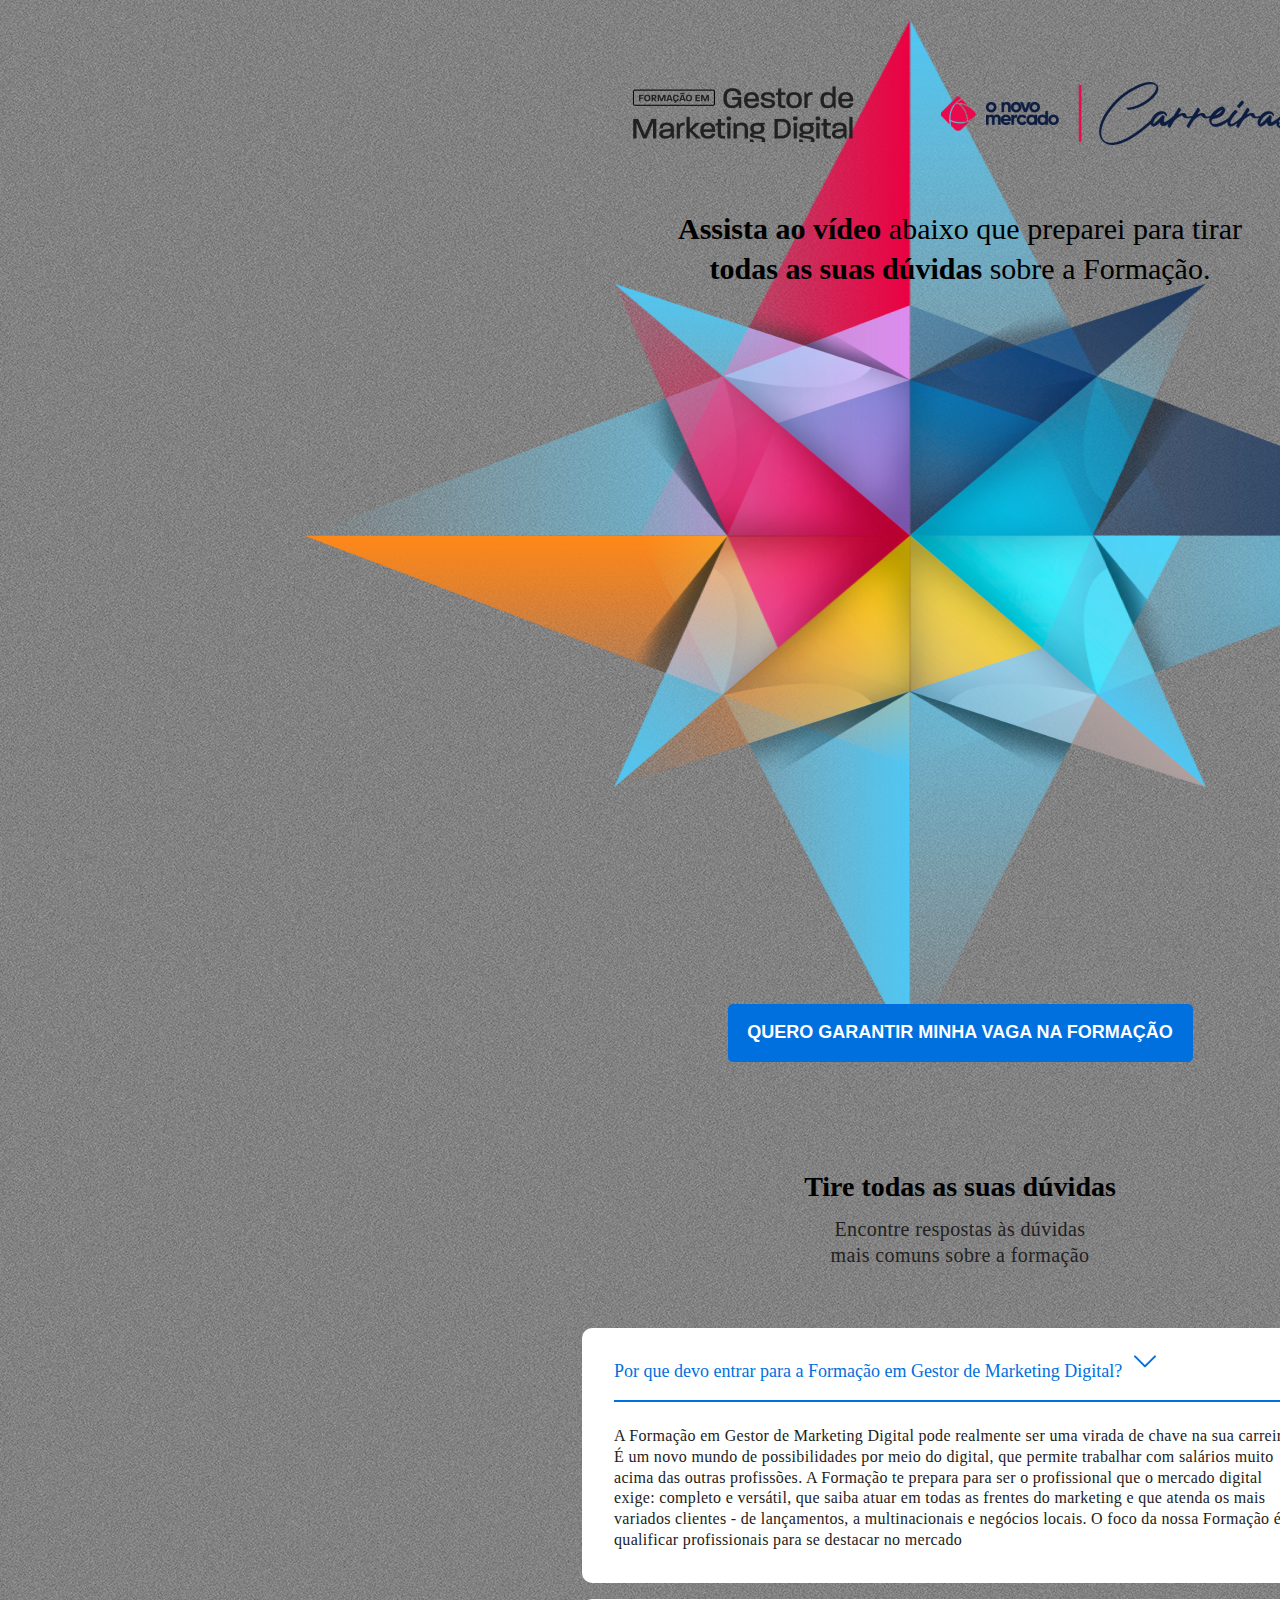
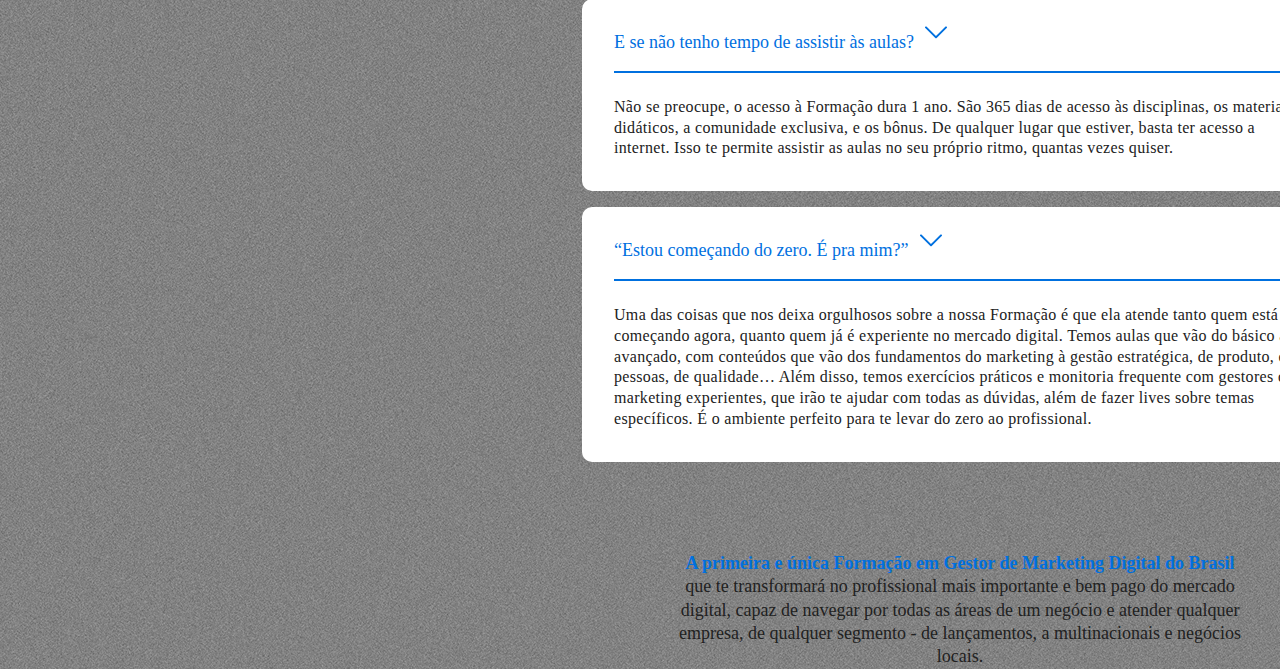
==== src/index.html @ ed758c31 "Construindo a primeira página da landing page" ====
<!DOCTYPE html>
<html lang="en">
	<head>
		<meta charset="UTF-8" />
		<link rel="icon" type="image/svg+xml" href="https://onovomercado.com/wp-content/uploads/cropped-favicon_large-32x32.png" />
		<link rel="stylesheet" href="./css/style.css">
		<meta name="viewport" content="width=device-width, initial-scale=1.0" />
		<title>Gestor de Marketing Digital</title>
	</head>
	<body>
		<img class="bussola" src="./images/fgmd_bussola.png" alt="bussola" title="bussola">

		<header class="logos">
			<img src="./images/logo_gestor_mkt.png" alt="Logo formação em gestor de marketing digital" title="Logo formação em gestor de marketing digital" class="logo_gestor_mkt">
			<img src="./images/logo_onm.png" alt="Logo O novo mercado" title="Logo O novo mercado" class="logo_onm">
		</header>

		<main>
			<section class="header_page">
				<h1><span>Assista ao vídeo</span> abaixo que preparei para tirar </br>
					<span>todas as suas dúvidas</span> sobre a Formação.</h1>
					
				<iframe class="video" width="1092" height="596" src="https://www.youtube.com/embed/g1CAlRlchco" title="YouTube video player" frameborder="0" allow="accelerometer; autoplay; clipboard-write; encrypted-media; gyroscope; picture-in-picture; web-share" allowfullscreen></iframe>

				<button class="call_to_action">quero garantir minha vaga na formação</button>
			</section>

			<section class="faq">
				<header>
					<h2>Tire todas as suas dúvidas</h2>
	
					<p>Encontre respostas às dúvidas</br> mais comuns sobre a formação</p>
				</header>

				<article>
					<h3>Por que devo entrar para a Formação em Gestor de Marketing Digital? <img src="./icons/CaretDown.svg" alt="icon down" title="icon down"></h3>

					<p>
						A Formação em Gestor de Marketing Digital pode realmente ser uma virada de chave na sua carreira. 
						É um novo mundo de possibilidades por meio do digital, que permite trabalhar com salários muito acima das outras profissões. 
						A Formação te prepara para ser o profissional que o mercado digital exige: completo e versátil, 
						que saiba atuar em todas as frentes do marketing e que atenda os mais variados clientes - de lançamentos, 
						a multinacionais e negócios locais. O foco da nossa Formação é qualificar profissionais para se destacar no mercado
					</p>
				</article>

				<article>
					<h3>E se não tenho tempo de assistir às aulas? <img src="./icons/CaretDown.svg" alt="icon down" title="icon down"></h3>

					<p>
						Não se preocupe, o acesso à Formação dura 1 ano. São 365 dias de acesso às disciplinas, os materiais didáticos,
						a comunidade exclusiva, e os bônus. De qualquer lugar que estiver, basta ter acesso a internet. 
						Isso te permite assistir as aulas no seu próprio ritmo, quantas vezes quiser.
					</p>
				</article>

				<article>
					<h3>“Estou começando do zero. É pra mim?” <img src="./icons/CaretDown.svg" alt="icon down" title="icon down"></h3>

					<p>
						Uma das coisas que nos deixa orgulhosos sobre a nossa Formação é que ela atende tanto quem está começando agora, 
						quanto quem já é experiente no mercado digital. Temos aulas que vão do básico ao avançado, 
						com conteúdos que vão dos fundamentos do marketing à gestão estratégica, de produto, de pessoas, de qualidade… 
						Além disso, temos exercícios práticos e monitoria frequente com gestores de marketing experientes, 
						que irão te ajudar com todas as dúvidas, além de fazer lives sobre temas específicos. 
						É o ambiente perfeito para te levar do zero ao profissional.
					</p>
				</article>

			</section>

			<section class="informations">
				<header>
					<h2>A primeira e única Formação em Gestor de Marketing Digital do Brasil</h2>
					<p>que te transformará no profissional mais importante e bem pago do mercado digital, capaz de navegar por todas as áreas de um negócio 
						e atender qualquer empresa, de qualquer segmento - de lançamentos, a multinacionais e negócios locais.</p>
				</header>

				<!-- <div>

				</div> -->
			</section>
		</main>

		<script type="module" src="./js/main.js"></script>
	</body>
</html>
---- src/css/style.css ----
:root {
  /* font-family: Inter, system-ui, Avenir, Helvetica, Arial, sans-serif; */
  line-height: 1.5;
  font-weight: 400;
  /* border-color: none; */
}

body {
  width: 1920px; /* deixar depois responsivo o site para esse tamanho de tela */ 
  background-color: #F0F0F0;
  background: url("../images/Noise_1.png"), lightgray 50% / cover no-repeat;
  margin: 0;
  padding: 0;
  border: 0;
  overflow-x: hidden;
}

.bussola {
  background: url("../images/fgmd_bussola.png"), cover no-repeat;
  position: absolute;
  right: -55px;
  top: 20px;
  width: 1031px;
  height: 1031px;
  z-index: -1;
}

header.logos {
  display: flex;
  justify-content: center;
  align-items: center;
  margin-top: 82px;
}

header .logo_gestor_mkt {
  width: 224px;
  height: 57px;
}

header .logo_onm {
  width: 349px;
  height: 63px;
  margin-left: 86px;
}

.header_page {
  /* display: flex;
  justify-content: center;
  flex-direction: column; */
  text-align: center;
}

.header_page h1 {
  margin-top: 64px;
  margin-bottom: 47px;
  color: #000;
  text-align: center;
  font-size: 30px;
  /* font-family: Paralucent; */
  font-style: normal;
  font-weight: 500;
  line-height: 133.4%;
}

.header_page h1 span {
  font-weight: 700;
}

.video {
  margin: 0 418px 0 410px;
}

.call_to_action {
  color: #fff;
  font-size: 18px;
  font-weight: 700;
  text-transform: uppercase;
  border-radius: 5px;
  background-color: #0070DF;
  width: 465px;
  height: 58px;
  border: 0;
  padding: 10px 14px;
  margin-top: 65px;
  margin-bottom: 89px;
}

.faq {
  display: flex;
  flex-direction: column;
  align-items: center;
  gap: 16px;
  width: 100%;
}

.faq header h2 {
  color: #000;
  text-align: center;
  font-size: 28px;
  /* font-family: Paralucent; */
  font-style: normal;
  font-weight: 700;
  line-height: 93.4%;
  margin-bottom: 16px;
}

.faq header p {
  color: #212121;
  text-align: center;
  font-size: 20px;
  /* font-family: Paralucent; */
  font-style: normal;
  font-weight: 500;
  line-height: 130%;
  letter-spacing: 0.4px;
  margin: 0 0 44px 0;
}

.faq article {
  display: flex;
  padding: 16px 32px;
  flex-direction: column;
  align-items: flex-start;
  gap: 8px;
  align-self: stretch;
  background-color: #fff;
  border-radius: 10px;
  width: 692px;
  margin: 0 auto;
}

.faq article h3 {
  color: #0070DF;
  font-size: 18px;
  /* font-family: Paralucent; */
  font-style: normal;
  font-weight: 500;
  line-height: 133.4%;
  margin: 0;
  width: 100%;
  border-bottom: 2px solid #0070DF;
  padding-bottom: 16px;
}

.faq article p {
  color: #212121;
  font-size: 16px;
  /* font-family: Paralucent; */
  font-style: normal;
  font-weight: 500;
  line-height: 130%;
  letter-spacing: 0.32px;
}

.informations > header h2 {
  color: #0070DF;
  font-weight: 700;
  text-align: center;
  font-size: 18px;
  /* font-family: Paralucent; */
  font-style: normal;
  line-height: 130%;
  width: 600px;
  margin: 90px auto 0 auto;
}

.informations > header p {
  color: #212121;
  text-align: center;
  font-size: 18px;
  /* font-family: Paralucent; */
  font-style: normal;
  line-height: 130%;
  width: 600px;
  margin: 0 auto;
}
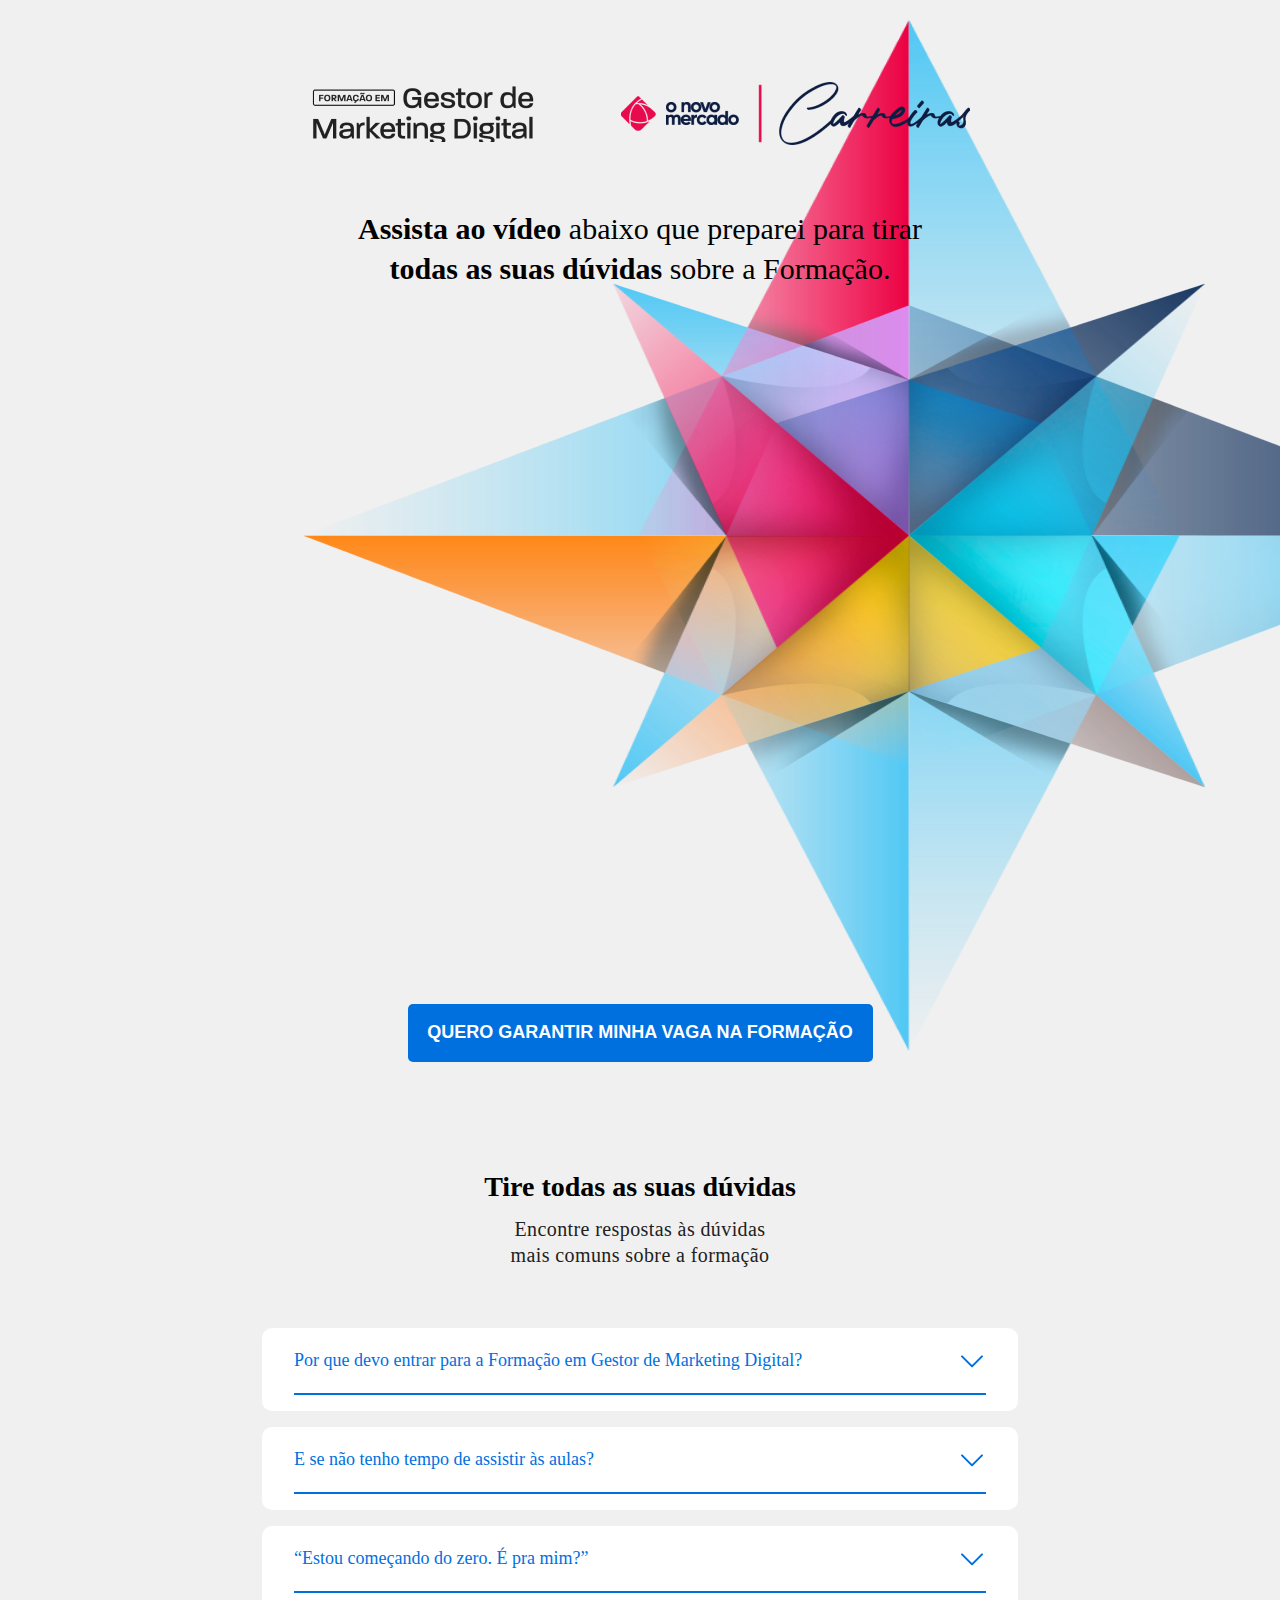
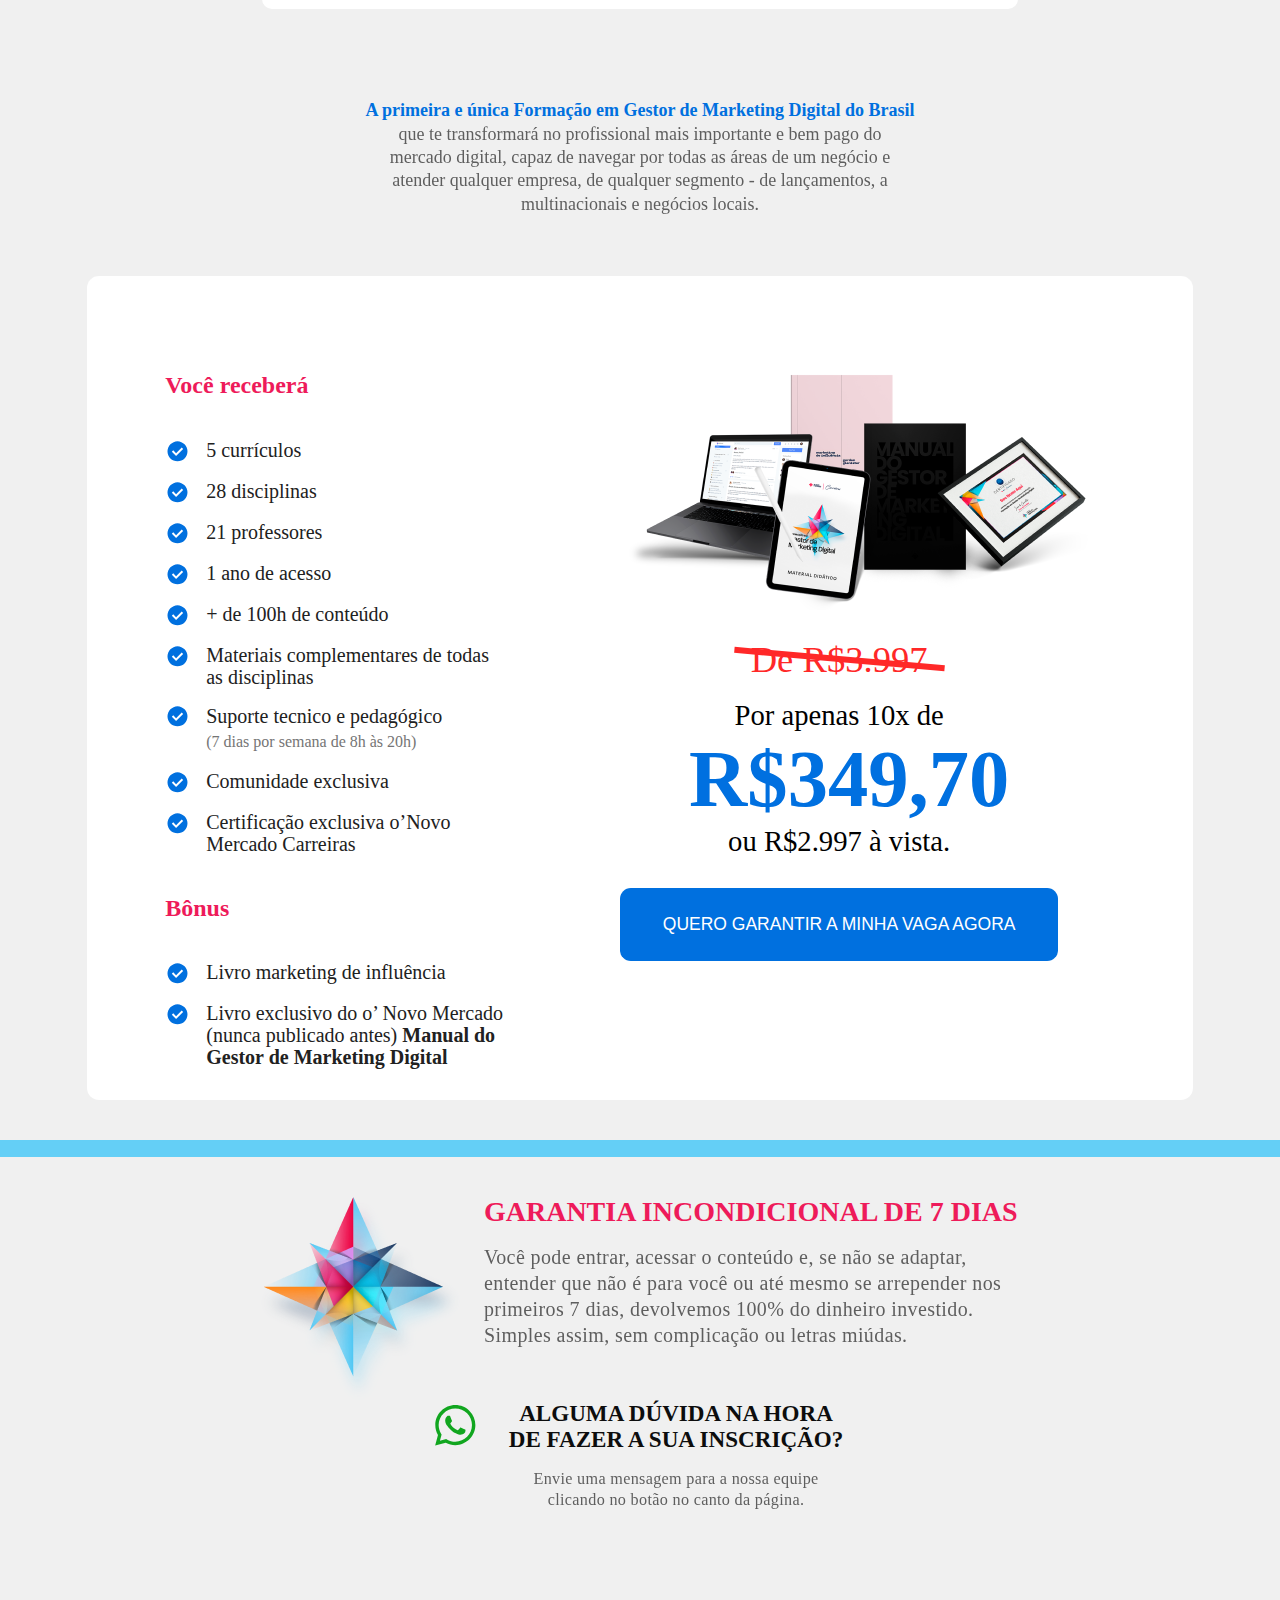
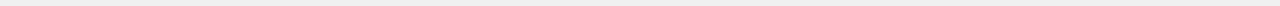
==== commit e0f3dfad: "Landing page para resolução 1920px finalizado" ====
--- a/src/index.html
+++ b/src/index.html
@@ -1,5 +1,5 @@
 <!DOCTYPE html>
-<html lang="en">
+<html lang="pt-BR">
 	<head>
 		<meta charset="UTF-8" />
 		<link rel="icon" type="image/svg+xml" href="https://onovomercado.com/wp-content/uploads/cropped-favicon_large-32x32.png" />
@@ -17,8 +17,8 @@
 
 		<main>
 			<section class="header_page">
-				<h1><span>Assista ao vídeo</span> abaixo que preparei para tirar </br>
-					<span>todas as suas dúvidas</span> sobre a Formação.</h1>
+				<h1><span class="bold">Assista ao vídeo</span> abaixo que preparei para tirar </br>
+					<span class="bold">todas as suas dúvidas</span> sobre a Formação.</h1>
 					
 				<iframe class="video" width="1092" height="596" src="https://www.youtube.com/embed/g1CAlRlchco" title="YouTube video player" frameborder="0" allow="accelerometer; autoplay; clipboard-write; encrypted-media; gyroscope; picture-in-picture; web-share" allowfullscreen></iframe>
 
@@ -33,7 +33,10 @@
 				</header>
 
 				<article>
-					<h3>Por que devo entrar para a Formação em Gestor de Marketing Digital? <img src="./icons/CaretDown.svg" alt="icon down" title="icon down"></h3>
+					<div class="question">
+						<h3>Por que devo entrar para a Formação em Gestor de Marketing Digital?</h3>
+						<img src="./icons/CaretDown.svg" alt="icon down" title="icon down">
+					</div>
 
 					<p>
 						A Formação em Gestor de Marketing Digital pode realmente ser uma virada de chave na sua carreira. 
@@ -45,7 +48,10 @@
 				</article>
 
 				<article>
-					<h3>E se não tenho tempo de assistir às aulas? <img src="./icons/CaretDown.svg" alt="icon down" title="icon down"></h3>
+					<div class="question">
+						<h3>E se não tenho tempo de assistir às aulas?</h3>
+						<img src="./icons/CaretDown.svg" alt="icon down" title="icon down">
+					</div>
 
 					<p>
 						Não se preocupe, o acesso à Formação dura 1 ano. São 365 dias de acesso às disciplinas, os materiais didáticos,
@@ -55,7 +61,10 @@
 				</article>
 
 				<article>
-					<h3>“Estou começando do zero. É pra mim?” <img src="./icons/CaretDown.svg" alt="icon down" title="icon down"></h3>
+					<div class="question">
+						<h3>“Estou começando do zero. É pra mim?”</h3>
+						<img src="./icons/CaretDown.svg" alt="icon down" title="icon down">
+					</div>
 
 					<p>
 						Uma das coisas que nos deixa orgulhosos sobre a nossa Formação é que ela atende tanto quem está começando agora, 
@@ -76,12 +85,108 @@
 						e atender qualquer empresa, de qualquer segmento - de lançamentos, a multinacionais e negócios locais.</p>
 				</header>
 
-				<!-- <div>
+				<div class="box_information">
+					<div class="receive">
+						<h3>Você receberá</h3>
 
-				</div> -->
+						<article>
+							<img src="./icons/check_circle.svg" alt="icon check" title="icon check">
+							<h4>5 currículos</h4>
+						</article>
+
+						<article>
+							<img src="./icons/check_circle.svg" alt="icon check" title="icon check">
+							<h4>28 disciplinas</h4>
+						</article>
+
+						<article>
+							<img src="./icons/check_circle.svg" alt="icon check" title="icon check">
+							<h4>21 professores</h4>
+						</article>
+
+						<article>
+							<img src="./icons/check_circle.svg" alt="icon check" title="icon check">
+							<h4>1 ano de acesso</h4>
+						</article>
+
+						<article>
+							<img src="./icons/check_circle.svg" alt="icon check" title="icon check">
+							<h4>+ de 100h de conteúdo</h4>
+						</article>
+
+						<article>
+							<img src="./icons/check_circle.svg" alt="icon check" title="icon check">
+							<h4>Materiais complementares de todas as disciplinas</h4>
+						</article>
+
+						<article>
+							<img src="./icons/check_circle.svg" alt="icon check" title="icon check">
+							<h4 class="support">Suporte tecnico e pedagógico </br>
+								<span>(7 dias por semana de 8h às 20h)</span>
+							</h4>
+						</article>
+
+						<article>
+							<img src="./icons/check_circle.svg" alt="icon check" title="icon check">
+							<h4>Comunidade exclusiva</h4>
+						</article>
+
+						<article>
+							<img src="./icons/check_circle.svg" alt="icon check" title="icon check">
+							<h4>Certificação exclusiva o’Novo Mercado Carreiras</h4>
+						</article>
+
+						<h3>Bônus</h3>
+
+						<article>
+							<img src="./icons/check_circle.svg" alt="icon check" title="icon check">
+							<h4>Livro marketing de influência</h4>
+						</article>
+
+						<article>
+							<img src="./icons/check_circle.svg" alt="icon check" title="icon check">
+							<h4>Livro exclusivo do o’ Novo Mercado (nunca publicado antes) <span class="bold">Manual do Gestor de Marketing Digital</span></h4>
+						</article>
+					</div>
+
+					<div class="price">
+						<img class="mockup" src="./images/mockups_entregaveis.png" alt="Mockups" title="Mockups">
+
+						<article>
+							<h4>De R$3.997</h4>
+
+							<hr class="line">
+	
+							<h4>Por apenas 10x de <span>R$349,70</span> ou R$2.997 à vista.</h4>
+	
+							<button>QUERO GARANTIR A MINHA VAGA AGORA</button>
+						</article>
+					</div>
+				</div>
 			</section>
 		</main>
 
-		<script type="module" src="./js/main.js"></script>
+		<footer>
+			<article class="guarantee">
+				<img src="./images/fgmd_bussola_com_sombra.png" alt="bussola" title="bussola">
+	
+				<div>
+					<h3>GARANTIA INCONDICIONAL DE 7 DIAS</h3>
+					<p>Você pode entrar, acessar o conteúdo e, se não se adaptar, entender que não é para você ou até mesmo se arrepender nos primeiros 7 dias,
+						devolvemos 100% do dinheiro investido. Simples assim, sem complicação ou letras miúdas.</p>
+				</div>
+			</article>
+
+			<article class="doubt">
+				<img src="./icons/ic_baseline-whatsapp.svg" alt="icon whatsapp" title="icon whatsapp">
+	
+				<div>
+					<h3>ALGUMA DÚVIDA NA HORA DE FAZER A SUA INSCRIÇÃO?</h3>
+					<p>Envie uma mensagem para a nossa equipe clicando no botão no canto da página.</p>
+				</div>
+			</article>
+		</footer>
+
+		<script src="./js/main.js"></script>
 	</body>
 </html>
--- a/src/css/style.css
+++ b/src/css/style.css
@@ -6,9 +6,9 @@
 }
 
 body {
-  width: 1920px; /* deixar depois responsivo o site para esse tamanho de tela */ 
+  max-width: 1920px; /* deixar depois responsivo o site para esse tamanho de tela */ 
   background-color: #F0F0F0;
-  background: url("../images/Noise_1.png"), lightgray 50% / cover no-repeat;
+  /* background: url("../images/Noise_1.png"), lightgray 50% / cover no-repeat; */
   margin: 0;
   padding: 0;
   border: 0;
@@ -16,15 +16,18 @@
 }
 
 .bussola {
-  background: url("../images/fgmd_bussola.png"), cover no-repeat;
   position: absolute;
-  right: -55px;
+  right: -54px;
   top: 20px;
   width: 1031px;
   height: 1031px;
   z-index: -1;
 }
 
+span.bold {
+  font-weight: 700;
+}
+
 header.logos {
   display: flex;
   justify-content: center;
@@ -62,12 +65,12 @@
   line-height: 133.4%;
 }
 
-.header_page h1 span {
-  font-weight: 700;
-}
+/* .header_page h1 span {
+  font-weight: 700;
+} */
 
 .video {
-  margin: 0 418px 0 410px;
+  margin: 0 319px 0 319px;
 }
 
 .call_to_action {
@@ -127,9 +130,20 @@
   border-radius: 10px;
   width: 692px;
   margin: 0 auto;
-}
-
-.faq article h3 {
+  cursor: pointer;
+}
+
+.faq article .question {
+  display: flex;
+  flex-direction: row;
+  justify-content: space-between;
+  align-items: center;
+  border-bottom: 2px solid #0070DF;
+  width: 100%;
+  padding-bottom: 16px;
+}
+
+.faq article .question h3 {
   color: #0070DF;
   font-size: 18px;
   /* font-family: Paralucent; */
@@ -137,9 +151,6 @@
   font-weight: 500;
   line-height: 133.4%;
   margin: 0;
-  width: 100%;
-  border-bottom: 2px solid #0070DF;
-  padding-bottom: 16px;
 }
 
 .faq article p {
@@ -150,6 +161,41 @@
   font-weight: 500;
   line-height: 130%;
   letter-spacing: 0.32px;
+  opacity: 0.699999988079071;
+  display: none;
+  transition: display 1.4s ease;
+}
+
+.faq article.active > p {
+  display: block;
+  animation: fade 1s ease-in-out;
+}
+
+.faq article .question img {
+  transition: transform 0.5s ease-in;
+}
+
+.faq article.active .question img {
+  transform: rotate(180deg);
+}
+
+@keyframes fade {
+  from {
+    opacity: 0;
+    transform: translateY(-10px);
+  }
+  do {
+    opacity: 1;
+    transform: translateY(0px);
+  }
+}
+
+.informations {
+  margin-bottom: 40px;
+}
+
+.informations > header {
+  margin: 90px auto 60px auto;
 }
 
 .informations > header h2 {
@@ -161,7 +207,7 @@
   font-style: normal;
   line-height: 130%;
   width: 600px;
-  margin: 90px auto 0 auto;
+  margin: 0 auto;
 }
 
 .informations > header p {
@@ -171,6 +217,202 @@
   /* font-family: Paralucent; */
   font-style: normal;
   line-height: 130%;
-  width: 600px;
-  margin: 0 auto;
+  width: 549px;
+  margin: 0 auto;
+  opacity: 0.699999988079071;
+}
+
+.informations .box_information {
+  display: flex;
+  justify-content: space-between;
+  flex-direction: row;
+  background-color: #FFF;
+  width: 1012px;
+  margin: 0 auto;
+  border-radius: 11.916px;
+  border: 16px solid rgba(254, 254, 254, 0.26);
+}
+
+.informations .box_information {
+  padding-left: 62.49px;
+  padding-top: 56.36px;
+}
+
+.informations .box_information h3 {
+  color: #EE1B5A;
+  font-size: 24px;
+  /* font-family: Paralucent; */
+  font-style: normal;
+  font-weight: 600;
+  line-height: 110%;
+  padding-bottom: 16px;
+}
+
+.informations .box_information article {
+  display: flex;
+  align-items: flex-start;
+  flex-direction: row;
+  padding-bottom: 16px;
+}
+
+.informations .box_information article h4 {
+  padding-left: 16px;
+  color: #212121;
+  font-size: 20px;
+  /* font-family: Paralucent; */
+  font-style: normal;
+  font-weight: 500;
+  line-height: 110%;
+  margin: 0;
+  width: 300px;
+}
+
+.informations .box_information article .support {
+  line-height: 120%;
+}
+
+.informations .box_information article .support span {
+  color: hsla(0, 0%, 46%, 1);
+  font-size: 16px;
+}
+
+/* .informations .box_information .price .mockup {
+  width: 497.905px;
+  height: 280.071px;
+} */
+
+.informations .box_information .price {
+  padding-right: 58.13px;
+}
+
+.informations .box_information .price > article {
+  width: 438px;
+  display: flex;
+  flex-direction: column;
+  align-items: center;
+  gap: 27.16px;
+}
+
+.informations .box_information .price > article h4:first-child {
+  color: #FF2828;
+  text-align: center;
+  font-size: 36.617px;
+  /* font-family: Paralucent; */
+  font-style: normal;
+  font-weight: 500;
+  line-height: 130%;
+  width: 210.737px;
+  padding: 0;
+}
+
+.informations .box_information .price > article .line {
+  width: 205.158px;
+  transform: rotate(5deg);
+  border: 3.5px solid #FF2828;
+  margin-top: -55px;
+}
+
+.informations .box_information .price > article h4:nth-child(3) {
+  color: #000;
+  text-align: center;
+  font-size: 28.677px;
+  /* font-family: Paralucent; */
+  font-style: normal;
+  font-weight: 500;
+  line-height: 130%;
+  padding-left: 0;
+}
+
+.informations .box_information .price > article h4:nth-child(3) span {
+  color: hsla(210, 100%, 44%, 1);
+  font-size: 80.617px;
+  font-weight: 700;
+  line-height: 110%;
+}
+
+.informations .box_information .price > article button {
+  width: 100%;
+  padding: 26.01px 34.681px;
+  border-radius: 10.838px;
+  font-size: 17.508px;
+  margin: 0;
+  background-color: #0070DF;
+  color: #FFF;
+  border: 0;
+}
+
+footer {
+  width: 100%;
+  border-top: 17px solid #64CFF6;
+  padding-top: 40px;
+  margin-bottom: 95.76px;
+}
+
+footer > article.guarantee {
+  display: flex;
+  width: 758.105px;
+  align-items: flex-start;
+  gap: 23px;
+  margin: 0 auto;
+}
+
+footer > article div {
+  display: flex;
+  flex-direction: column;
+}
+
+footer > article.guarantee h3 {
+  color: #EE1B5A;
+  font-size: 28px;
+  /* font-family: Paralucent; */
+  font-style: normal;
+  font-weight: 700;
+  line-height: 110%;
+  margin: 0;
+  margin-bottom: 16px;
+}
+
+footer > article.guarantee p {
+  color: #212121;
+  font-size: 20px;
+  /* font-family: Paralucent; */
+  font-style: normal;
+  font-weight: 500;
+  line-height: 130%;
+  letter-spacing: 0.4px;
+  opacity: 0.699999988079071;
+  margin: 0;
+}
+
+footer article.doubt {
+  width: 418.105px;
+  display: flex;
+  align-items: flex-start;
+  gap: 23px;
+  margin: 0 auto;
+}
+
+footer article.doubt h3 {
+  color: #0D0D0D;
+  text-align: center;
+  font-size: 23.107px;
+  /* font-family: Paralucent; */
+  font-style: normal;
+  font-weight: 700;
+  line-height: 110%;
+  margin: 0;
+  margin-bottom: 16px;
+}
+
+footer article.doubt p {
+  color: #212121;
+  text-align: center;
+  font-size: 16.175px;
+  /* font-family: Paralucent; */
+  font-style: normal;
+  font-weight: 500;
+  line-height: 130%;
+  letter-spacing: 0.324px;
+  opacity: 0.699999988079071;
+  margin: 0;
 }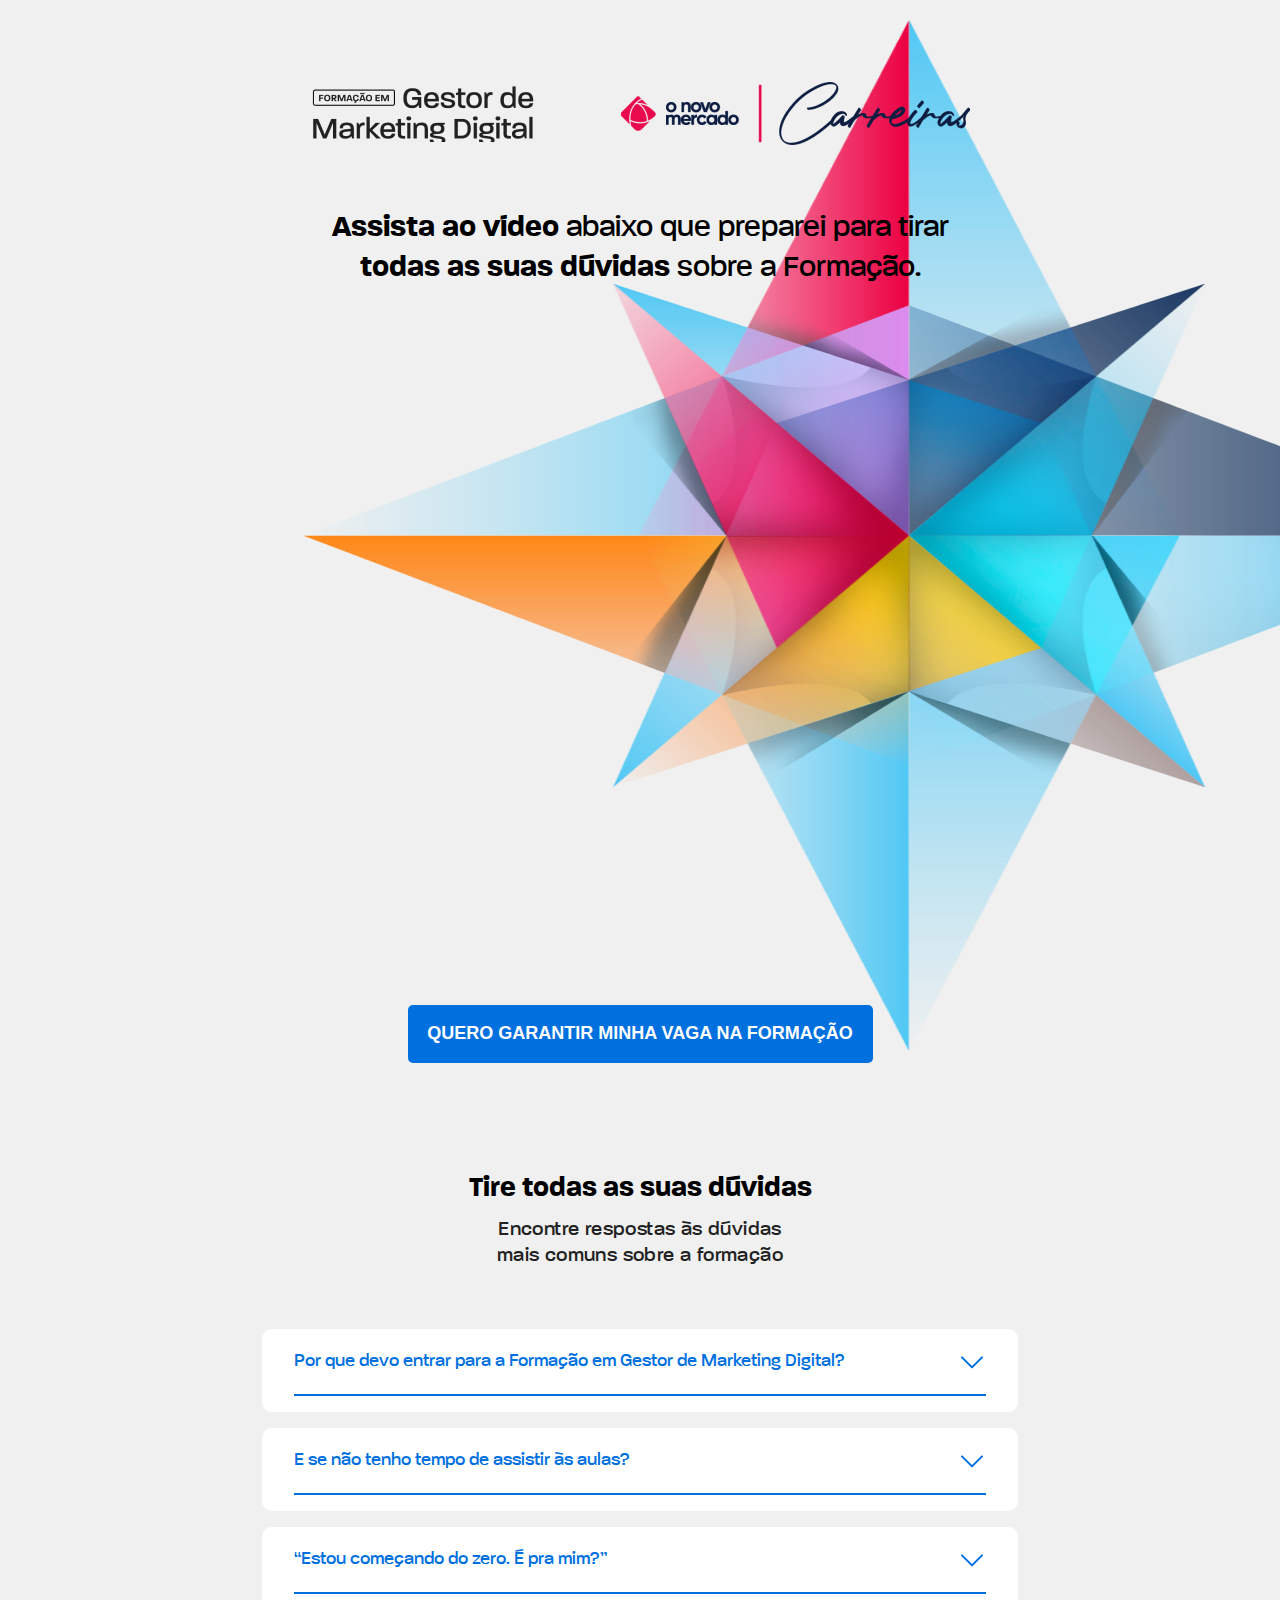
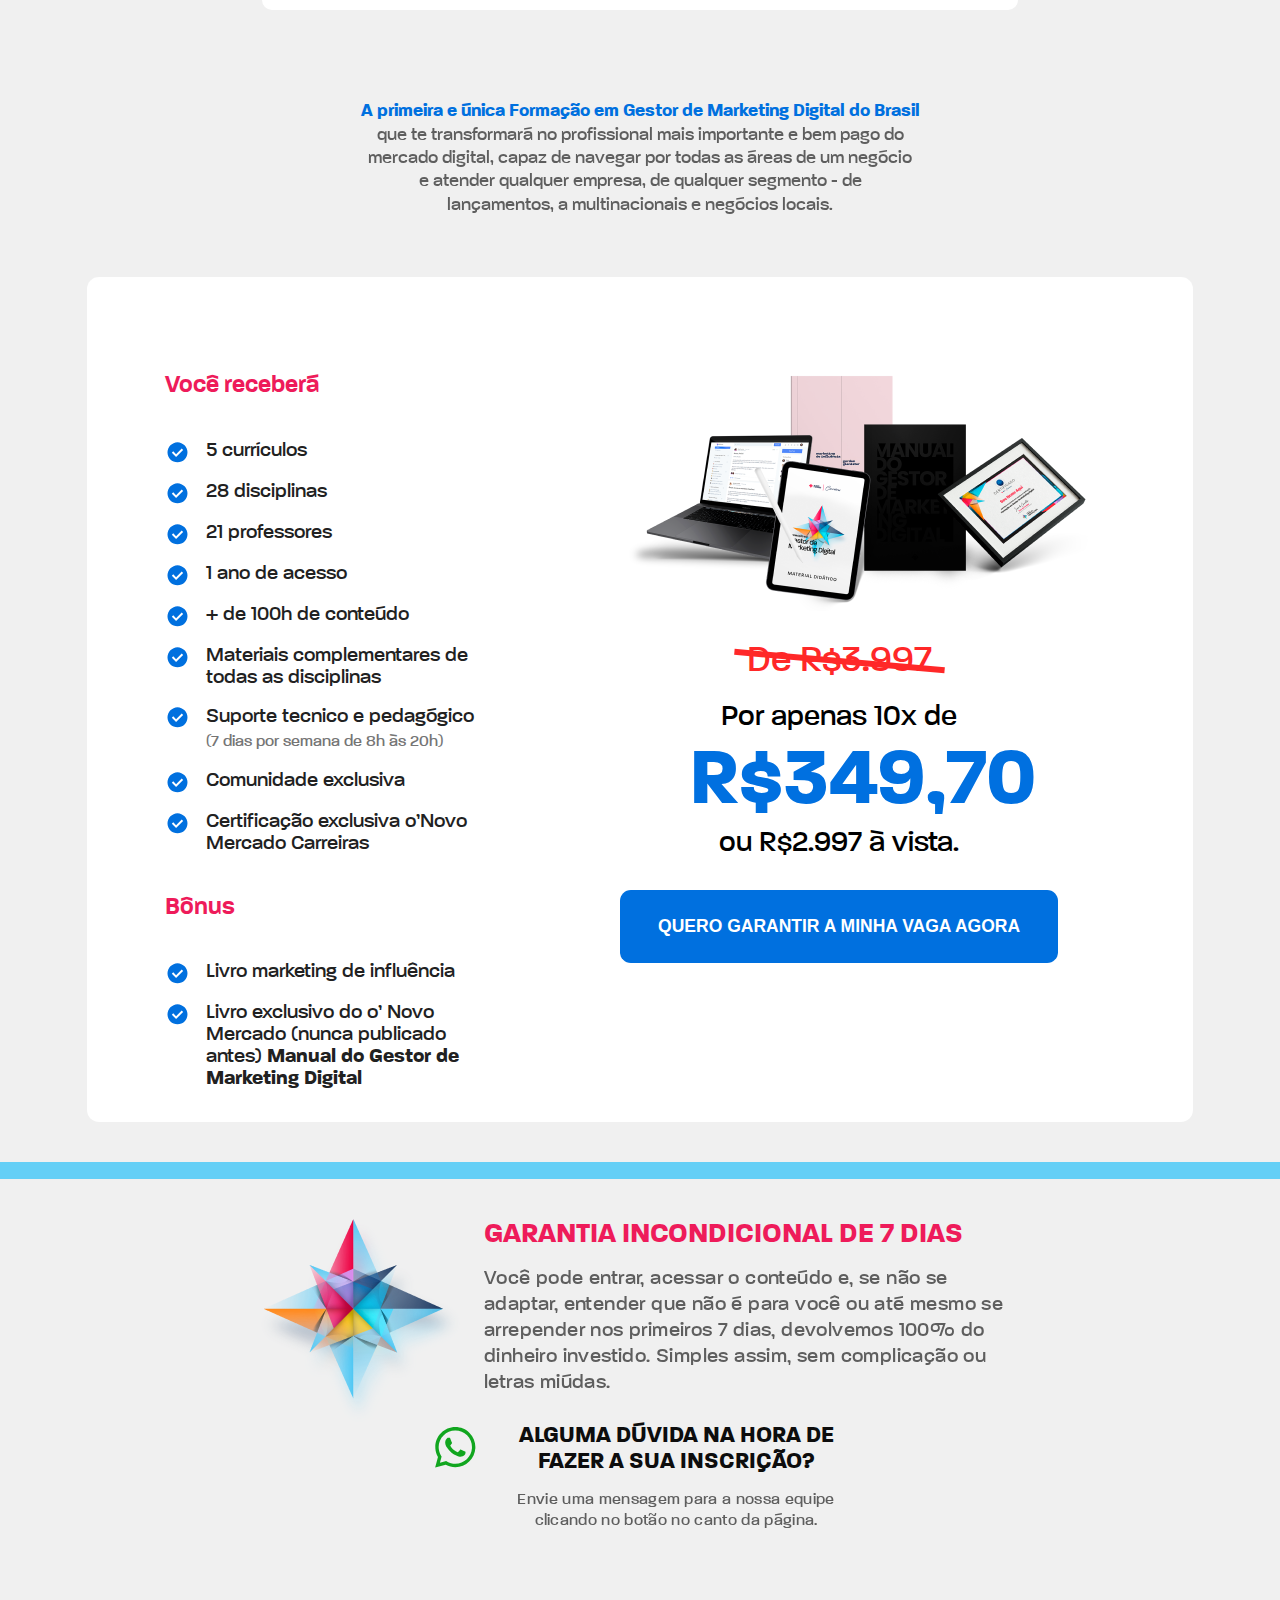
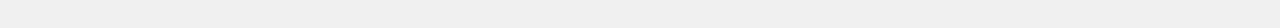
==== commit cd5e8b8e: "Adicionado a fonte Paralucent" ====
--- a/src/index.html
+++ b/src/index.html
@@ -3,6 +3,7 @@
 	<head>
 		<meta charset="UTF-8" />
 		<link rel="icon" type="image/svg+xml" href="https://onovomercado.com/wp-content/uploads/cropped-favicon_large-32x32.png" />
+		<link rel="stylesheet" href="./fonts/Paralucent/stylesheet.css"> <!-- Fontes Paralucent -->
 		<link rel="stylesheet" href="./css/style.css">
 		<meta name="viewport" content="width=device-width, initial-scale=1.0" />
 		<title>Gestor de Marketing Digital</title>
@@ -20,7 +21,9 @@
 				<h1><span class="bold">Assista ao vídeo</span> abaixo que preparei para tirar </br>
 					<span class="bold">todas as suas dúvidas</span> sobre a Formação.</h1>
 					
-				<iframe class="video" width="1092" height="596" src="https://www.youtube.com/embed/g1CAlRlchco" title="YouTube video player" frameborder="0" allow="accelerometer; autoplay; clipboard-write; encrypted-media; gyroscope; picture-in-picture; web-share" allowfullscreen></iframe>
+				<div style="width: 100%;">
+					<iframe class="video" height="596" src="https://www.youtube.com/embed/g1CAlRlchco" title="YouTube video player" frameborder="0" allow="accelerometer; autoplay; clipboard-write; encrypted-media; gyroscope; picture-in-picture; web-share" allowfullscreen></iframe>
+				</div>
 
 				<button class="call_to_action">quero garantir minha vaga na formação</button>
 			</section>
--- a/src/fonts/Paralucent/stylesheet.css
+++ b/src/fonts/Paralucent/stylesheet.css
@@ -0,0 +1,50 @@
+@font-face {
+    font-family: 'Paralucent';
+    src: url('Paralucent-Thin.woff2') format('woff2'),
+        url('Paralucent-Thin.woff') format('woff'),
+        url('Paralucent-Thin.ttf') format('truetype');
+    font-weight: 100;
+    font-style: normal;
+    font-display: swap;
+}
+
+@font-face {
+    font-family: 'Paralucent';
+    src: url('Paralucent-Light.woff2') format('woff2'),
+        url('Paralucent-Light.woff') format('woff'),
+        url('Paralucent-Light.ttf') format('truetype');
+    font-weight: 300;
+    font-style: normal;
+    font-display: swap;
+}
+
+@font-face {
+    font-family: 'Paralucent';
+    src: url('Paralucent-Bold.woff2') format('woff2'),
+        url('Paralucent-Bold.woff') format('woff'),
+        url('Paralucent-Bold.ttf') format('truetype');
+    font-weight: bold;
+    font-style: normal;
+    font-display: swap;
+}
+
+@font-face {
+    font-family: 'Paralucent';
+    src: url('Paralucent-Medium.woff2') format('woff2'),
+        url('Paralucent-Medium.woff') format('woff'),
+        url('Paralucent-Medium.ttf') format('truetype');
+    font-weight: 500;
+    font-style: normal;
+    font-display: swap;
+}
+
+@font-face {
+    font-family: 'Paralucent';
+    src: url('Paralucent-DemiBold.woff2') format('woff2'),
+        url('Paralucent-DemiBold.woff') format('woff'),
+        url('Paralucent-DemiBold.ttf') format('truetype');
+    font-weight: 600;
+    font-style: normal;
+    font-display: swap;
+}
+
--- a/src/css/style.css
+++ b/src/css/style.css
@@ -1,14 +1,13 @@
 :root {
-  /* font-family: Inter, system-ui, Avenir, Helvetica, Arial, sans-serif; */
+  font-family: "Paralucent";
   line-height: 1.5;
   font-weight: 400;
   /* border-color: none; */
 }
 
 body {
-  max-width: 1920px; /* deixar depois responsivo o site para esse tamanho de tela */ 
+  /* max-width: 1920px; deixar depois responsivo o site para esse tamanho de tela  */
   background-color: #F0F0F0;
-  /* background: url("../images/Noise_1.png"), lightgray 50% / cover no-repeat; */
   margin: 0;
   padding: 0;
   border: 0;
@@ -70,7 +69,8 @@
 } */
 
 .video {
-  margin: 0 319px 0 319px;
+  /* margin: 0 20% 0 20%; */
+  width: 56.875%;
 }
 
 .call_to_action {
@@ -339,6 +339,7 @@
   background-color: #0070DF;
   color: #FFF;
   border: 0;
+  font-weight: 700;
 }
 
 footer {
